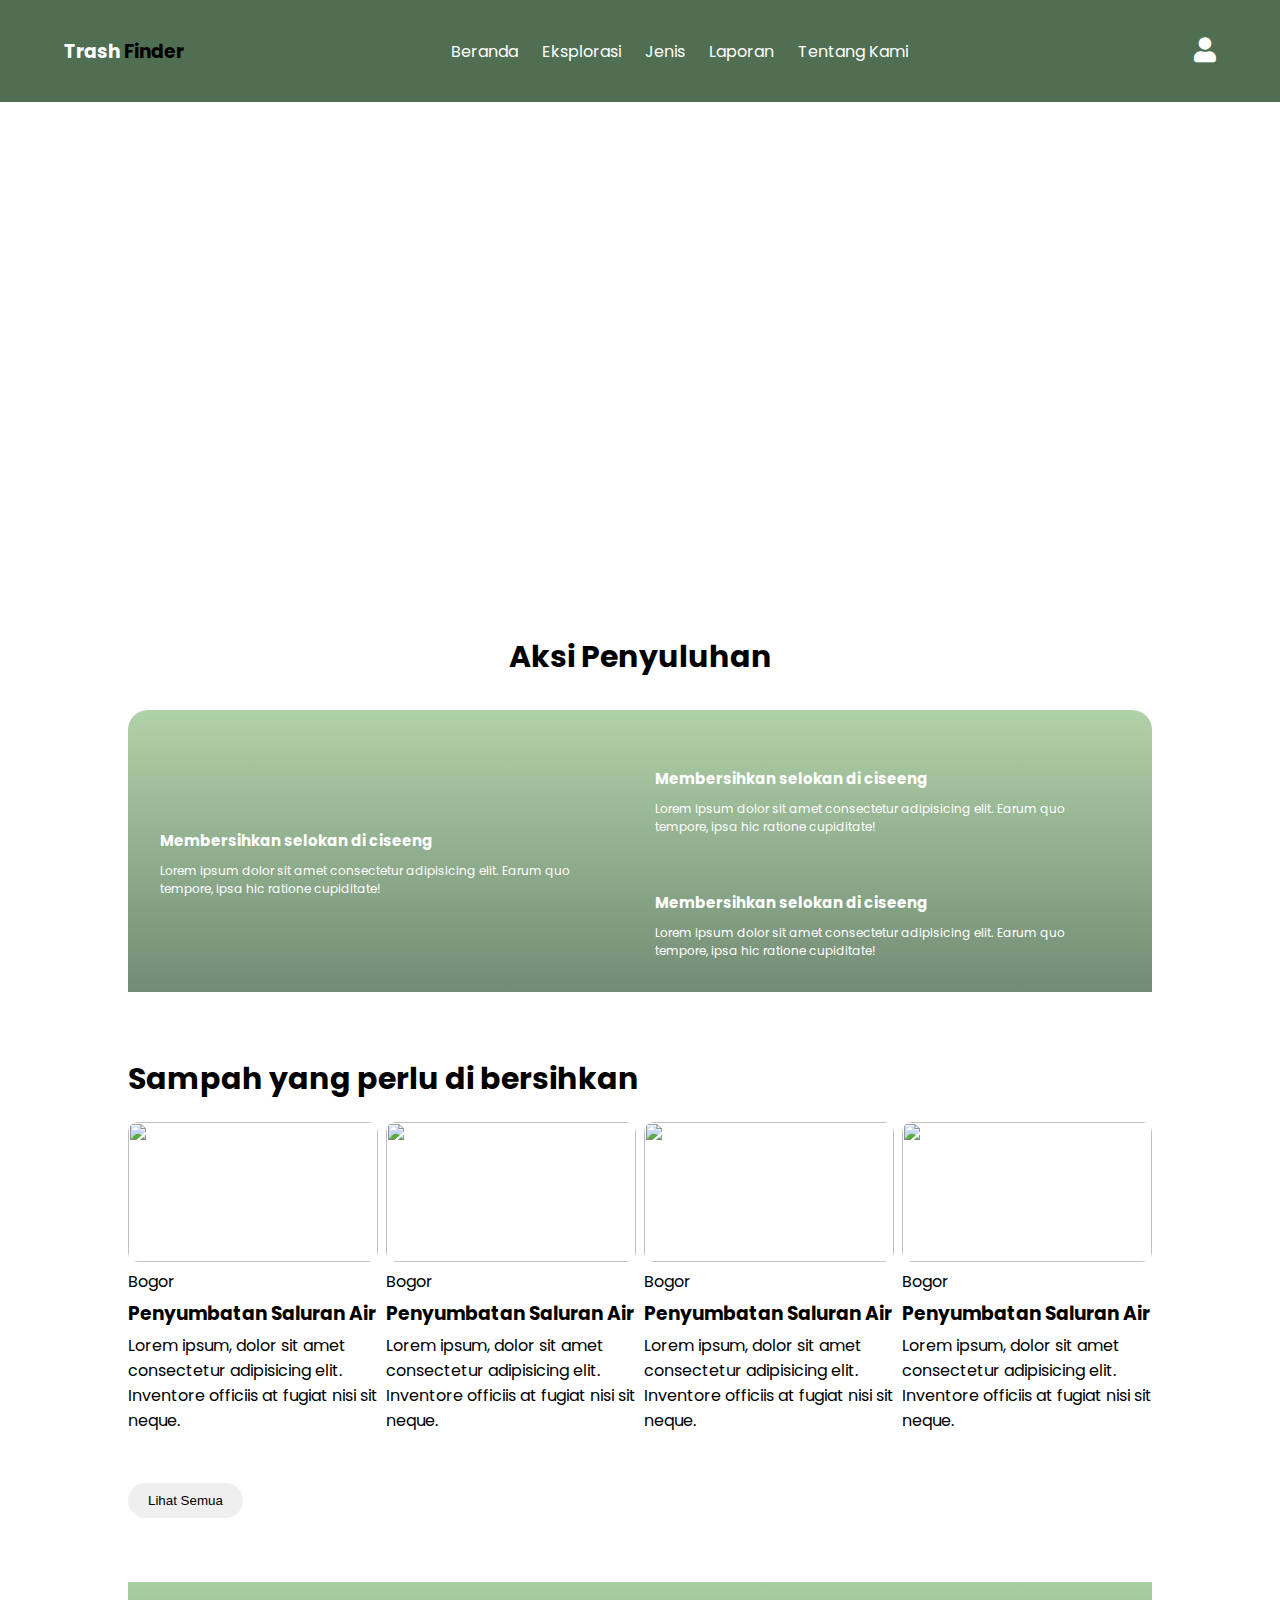
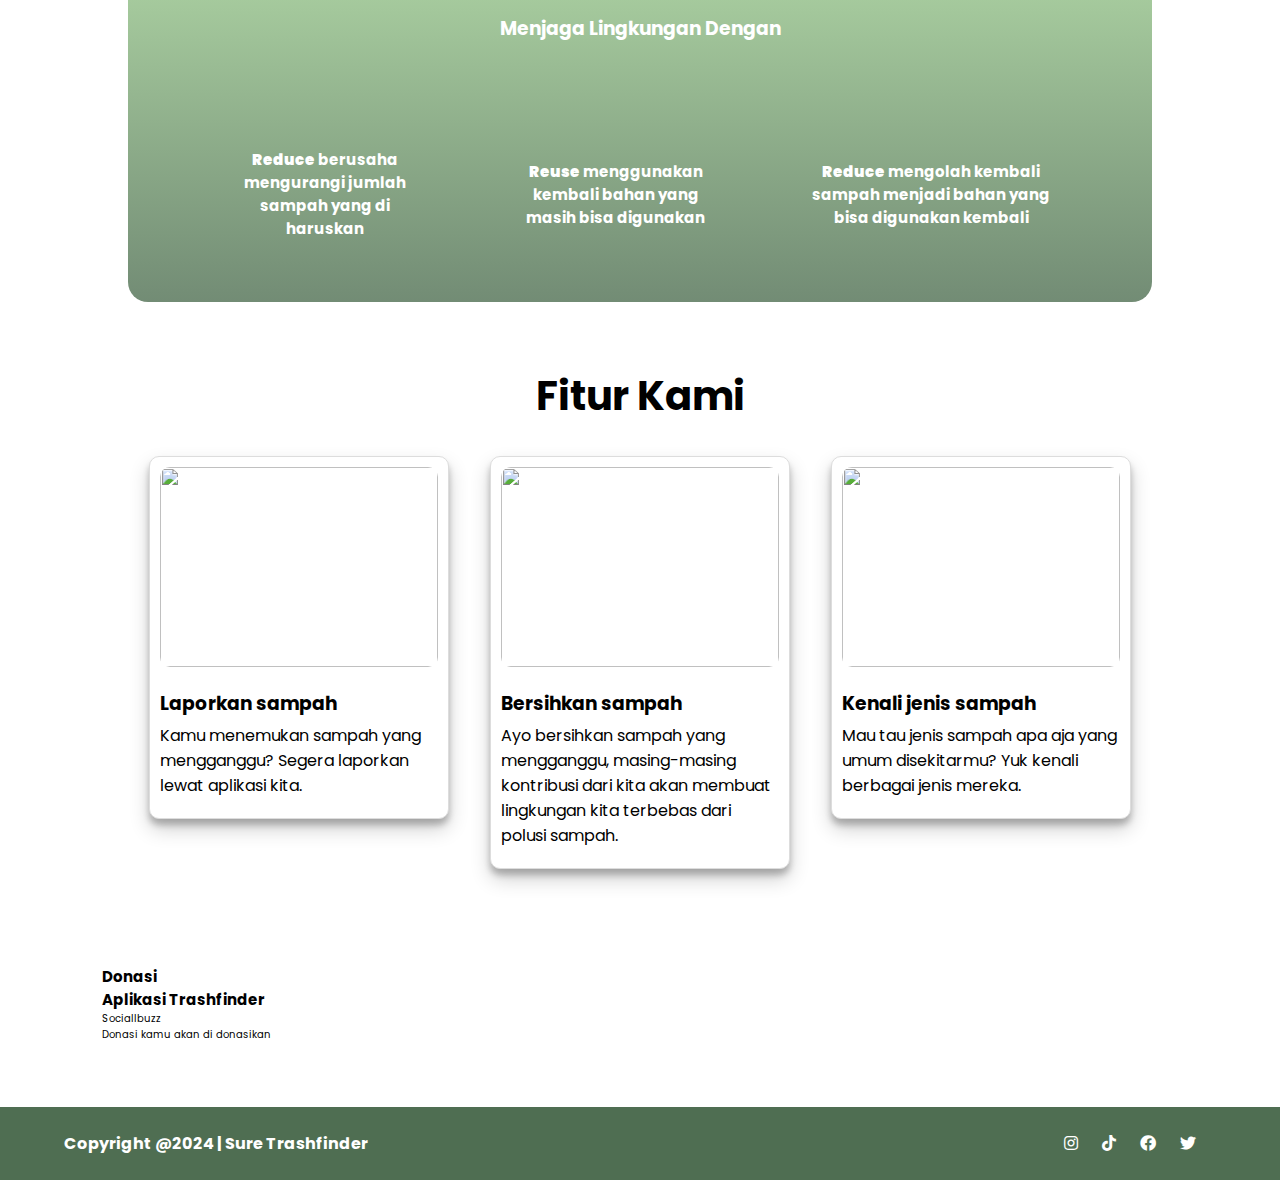
==== index.html @ 4d262500 "Add files via upload" ====
<!DOCTYPE html>
<html lang="en">
<head>
    <meta charset="UTF-8">
    <meta name="viewport" content="width=device-width, initial-scale=1.0">
    <link rel="stylesheet" href="style.css">
    <link rel="stylesheet" href="https://cdn.jsdelivr.net/npm/swiper@11/swiper-bundle.min.css"/>
    <link rel="stylesheet" href="https://cdnjs.cloudflare.com/ajax/libs/font-awesome/5.15.4/css/all.min.css">
    <script src="https://cdn.jsdelivr.net/npm/swiper@11/swiper-bundle.min.js"></script>
    <title>Home</title>

    <!-- Favicon -->
    <link rel="icon" href="./img/favicon/favicon.png">
</head>
<body>
    <header>
        <div class="navbar">
            <div class="logo">
                <h3>Trash <span>Finder</span></h3>
            </div>

            <div class="navigation">
                <ul>
                    <li><a href="index.html">Beranda</a></li>
                    <li><a href="eksplorasi.html">Eksplorasi</a></li>
                    <li><a href="jenis.html">Jenis</a></li>
                    <li><a href="laporan.html">Laporan</a></li>
                    <li><a href="#">Tentang Kami</a></li>
                </ul>
            </div>

            <div class="sci">
                <a href="#"><i class="fa fa-user"></i></a>
            </div>

        <div class="burger">
            <div class="bars"></div>
            <div class="bars"></div>
            <div class="bars"></div>
        </div>
        </div>
    </header>

    <div class="sidebar">
        <ul>
            <li><a href="index.html">Beranda</a></li>
                    <li><a href="eksplorasi.html">Eksplorasi</a></li>
                    <li><a href="jenis.html">Jenis</a></li>
                    <li><a href="laporan.html">Laporan</a></li>
                    <li><a href="">Tentang Kami</a></li>
        </ul>
    </div>

    <section class="hero">
        <div class="heroWrapper swiper mySwiper">
            <div class="cardWrapper swiper-wrapper">
                <div class="card card1 swiper-slide">
                    <div class="heroText">
                        <h1>Kolaborasi</h1>
                        <p>Unggah lokasi <br> sampah yang kamu <br> ketahui</p>
                    </div>
                </div>
                <div class="card card2 swiper-slide">
                    <div class="heroText">
                        <h1>Kontribusi</h1>
                        <p>Bersihkan sampah <br> dan ajak teman kamu </p>
                    </div>
                </div>
                <div class="card card3 swiper-slide">
                    <div class="heroText">
                        <h1>Eksplorasi</h1>
                        <p>Ketahuilah, banyak <br> lingkungan tercemar <br> di luar sana</p>
                    </div>
                </div>
            </div>
            <!-- tombol navigasi -->
            <div class="swiper-button-next"></div>
            <div class="swiper-button-prev"></div>
        </div>
    </section>

    <!-- Bagian penyuluhan -->
    <section class="penyuluhan">
        <div class="title">
            <h3>Aksi Penyuluhan</h3>
        </div>

        <div class="penyuluhanContent">
            <div class="coll1">
                <div class="images">
                    <img src="img/bigImg.png" alt="">
                </div>
                <div class="cardText">
                    <h4>Membersihkan selokan di ciseeng</h4>
                    <p>Lorem ipsum dolor sit amet consectetur adipisicing elit. Earum quo tempore, ipsa hic ratione cupiditate!</p>
                </div>
            </div>
            <div class="coll2">
                <div class="card">
                    <div class="images">
                        <img src="img/smallImg.png" alt="">
                    </div>
                    <div class="cardText">
                        <h4>Membersihkan selokan di ciseeng</h4>
                        <p>Lorem ipsum dolor sit amet consectetur adipisicing elit. Earum quo tempore, ipsa hic ratione cupiditate!</p>
                    </div>
                </div>
                <div class="card card2">
                    <div class="images">
                        <img src="img/smallImg.png" alt="">
                    </div>
                    <div class="cardText">
                        <h4>Membersihkan selokan di ciseeng</h4>
                        <p>Lorem ipsum dolor sit amet consectetur adipisicing elit. Earum quo tempore, ipsa hic ratione cupiditate!</p>
                    </div>
                </div>
            </div>
        </div>
    </section>

    <!-- Bagian sampah -->
    <section class="trash">
        <div class="title">
            <h3>Sampah yang perlu di bersihkan</h3>
        </div>

        <div class="trashContent">
            <a href="detail.html">
                <div class="card">
                    <div class="images">
                        <img src="./img/sampah1.jpeg" alt="">
                    </div>
                    <div class="cardText">
                        <p>Bogor</p>
                        <h3>Penyumbatan Saluran Air</h3>
                        <p>Lorem ipsum, dolor sit amet consectetur adipisicing elit. Inventore officiis at fugiat nisi sit neque.</p>
                    </div>
                </div>
            </a>
            <a href="detail.html">
                <div class="card">
                    <div class="images">
                        <img src="./img/sampah2.jpg" alt="">
                    </div>
                    <div class="cardText">
                        <p>Bogor</p>
                        <h3>Penyumbatan Saluran Air</h3>
                        <p>Lorem ipsum, dolor sit amet consectetur adipisicing elit. Inventore officiis at fugiat nisi sit neque.</p>
                    </div>
                </div>
            </a>
            <a href="detail.html">
                <div class="card">
                    <div class="images">
                        <img src="./img/sampah3.jpg" alt="">
                    </div>
                    <div class="cardText">
                        <p>Bogor</p>
                        <h3>Penyumbatan Saluran Air</h3>
                        <p>Lorem ipsum, dolor sit amet consectetur adipisicing elit. Inventore officiis at fugiat nisi sit neque.</p>
                    </div>
                </div>
            </a>
            <a href="detail.html">
                <div class="card">
                    <div class="images">
                        <img src="./img/sampah4.jpeg" alt="">
                    </div>
                    <div class="cardText">
                        <p>Bogor</p>
                        <h3>Penyumbatan Saluran Air</h3>
                        <p>Lorem ipsum, dolor sit amet consectetur adipisicing elit. Inventore officiis at fugiat nisi sit neque.</p>
                    </div>
                </div>
            </a>
            
        </div>
        <button>Lihat Semua</button>
    </section>

    <!-- Bagian Recycle -->
    <section class="recyle">
        <div class="card">
            <h3>Menjaga Lingkungan Dengan</h3>

            <div class="cardContent">
                <div class="reduce">
                    <img src="./img/3R/lets-icons_reduce.png" alt="">
                    <h3><strong>Reduce</strong> berusaha mengurangi jumlah sampah yang di haruskan</h3>
                </div>
                <div class="reuse">
                    <img src="./img/3R/reuse 1.png" alt="">
                    <h3><strong>Reuse</strong> menggunakan kembali bahan yang masih bisa digunakan</h3>
                </div>
                <div class="recycle">
                    <img src="./img/3R/recycle-symbol 1.png" alt="">
                    <h3><strong>Reduce</strong> mengolah kembali sampah menjadi bahan yang bisa digunakan kembali</h3>
                </div>
            </div>
        </div>
    </section>

    <section class="features">
        <div class="title">
            <h3>Fitur Kami</h3>
        </div>
    
        <div class="featuresContent">
            <a href="laporan.html">
                <div class="card">
                    <div class="images">
                        <img src="./img/Fitur/Plastic is the new coal, report finds.jpeg" alt="">
                    </div>
                    <div class="cardText">
                        <h3>Laporkan sampah</h3>
                        <p>Kamu menemukan sampah yang mengganggu? Segera laporkan lewat aplikasi kita.</p>
                    </div>
                </div>
            </a>
            <a href="eksplorasi.html">
                <div class="card">
                    <div class="images">
                        <img src="./img/Fitur/image 22.png">
                    </div>
                    <div class="cardText">
                        <h3>Bersihkan sampah</h3>
                        <p>Ayo bersihkan sampah yang mengganggu, masing-masing kontribusi dari kita akan membuat lingkungan kita terbebas dari polusi sampah.</p>
                    </div>
                </div>
            </a>
            <a href="jenis.html">
                <div class="card">
                    <div class="images">
                        <img src="./img/Fitur/jenis.jpg" alt="">
                    </div>
                    <div class="cardText">
                        <h3>Kenali jenis sampah</h3>
                        <p>Mau tau jenis sampah apa aja yang umum disekitarmu? Yuk kenali berbagai jenis mereka.</p>
                    </div>
                </div>
            </a>
        </div>
    </section>

    <section class="scan">
        <div class="card">
            <div class="images">
                <img src="img/qr.png" alt="">
            </div>
            <div class="cardText">
                <h1>Donasi <br> Aplikasi Trashfinder</h1>
                <p>Sociallbuzz</p>
                <p>Donasi kamu akan di donasikan</p>
            </div>
        </div>
    </section>

    <footer>
        <div class="card">
            <h4>Copyright @2024 | Sure Trashfinder</h4>
        </div>

        <div class="card">
            <ul>
                <li><a href=""><i class="fab fa-instagram"></i></a></li>
                <li><a href=""><i class="fab fa-tiktok"></i></a></li>
                <li><a href=""><i class="fab fa-facebook"></i></a></li>
                <li><a href=""><i class="fab fa-twitter"></i></a></li>
            </ul>
        </div>
    </footer>

    <script src="script.js"></script>
    
    
</body>
</html>
---- style.css ----
@import url('https://fonts.googleapis.com/css2?family=Poppins:ital,wght@0,100;0,200;0,300;0,400;0,500;0,600;0,700;0,800;0,900;1,100;1,200;1,300;1,400;1,500;1,600;1,700;1,800;1,900&display=swap');
@import url('https://fonts.googleapis.com/css2?family=Quicksand:wght@300..700&display=swap');

*{
    margin: 0;
    padding: 0;
    box-sizing: border-box;
}

a{
    text-decoration: none;
    color: black;
}

body{
    font-family: "Poppins", sans-serif;
}

header .navbar{
    display: flex;
    align-items: center;
    justify-content: space-between;
    padding: 2rem 5%;
    background-color: #4f6e52;
}


header .navigation ul li{
    display: inline-block;
    margin-right: 20px;
}

header .navigation a,
header h3,
header i{
    color: white;
}

.sci{
    font-size: 25px;
}

span{
    color: black;   
}

.burger{
    display: none;
}

.burger .bars{
    background-color: white;
    width: 30px;
    height: 3px;
    margin-top: 5px;
}

.sidebar{
    background-color: #fff;
    position: absolute;
    top: 0;
    left: -1000px;
    height: 100%;
    width: 50%;
    padding: 2rem 5%;
    z-index: 99;
}

.sidebar ul li{
    margin-top: 10px;
    list-style: none;
}

.sidebar.active{
    left: 0;
}

/* Css untuk bagian carousel */
.hero{
    height: 500px;
}

.hero .card1{
    background-image: url(./img/carousel/carousel1.png);
    height: 500px;
    background-repeat: no-repeat;
    background-size: cover;
    display: flex;
    align-items: center;
    padding: 2rem 5%;
    background-position: bottom;
}

.hero .card2{
    background-image: url(./img/carousel/carousel2.png);
    height: 500px;
    background-repeat: no-repeat;
    background-size: cover;
    display: flex;
    align-items: center;
    padding: 2rem 5%;
    background-position: bottom;
}

.hero .card3{
    background-image: url(./img/carousel/carousel3.png);
    height: 500px;
    background-repeat: no-repeat;
    background-size: cover;
    display: flex;
    align-items: center;
    padding: 2rem 5%;
    background-position: bottom;
}

.hero .heroText{
    color: #fff;
}

.heroText h1{
    font-size: 50px;
}

.heroText p{
    font-size: 25px;
}

/* Hero CSS end */

/* Tombol navigasi start */
.swiper-button-next,
.swiper-button-prev {
    color: white !important; /* Warna tombol */
    width: 50px;
    height: 50px;
    margin-top: -25px; /* Posisikan di tengah vertikal */
    /* background-color: red; */
}

.swiper-button-next {
    right: 10px;
}

.swiper-button-prev {
    left: 10px;
}

.swiper-button-next::after,
.swiper-button-prev::after {
    font-size: 20px; /* Ukuran ikon panah */
}

/* Tombol navigasi end */

/* Penyuluhan */
.penyuluhanContent{
    display: flex;
    background: linear-gradient(rgba(168, 205, 159, 0.9), rgba(79, 111, 82, 0.8));
    padding: 2rem;
    align-items: center;
    justify-content: center;
    margin-top: 30px;
    border-top-left-radius: 20px;
    border-top-right-radius: 20px;
}

.penyuluhan{
    color: #fff;
    padding: 2rem 10%;
}

.penyuluhan .title{
    text-align: center;
    color: black;
}

.penyuluhan .title h3{
    font-size: 30px;
}

.penyuluhanContent .coll1{
    margin-right: 30px;
    width: 50%;
}

.penyuluhanContent .coll2{
    width: 50%;
}

.penyuluhanContent .coll1 img,
.penyuluhanContent .coll2 img{
    width: 100%;
    border-radius: 20px;
}

.penyuluhanContent .coll2 .card2{
    margin-top: 30px;
}

.penyuluhanContent h4{
    margin-bottom: 10px;
    font-size: 15px;
}

.penyuluhanContent p{
    font-size: 12px;
}

/* Trash */
.trash{
    padding: 2rem 10%;
}

.trash .title h3{
    font-size: 30px;
}

.trashContent{
    margin-top: 20px;
    display: flex;
    align-items: flex-start;
    justify-content: space-between;
    flex-wrap: wrap;
    row-gap: 20px;
}

.trash .images img {
    border-radius: 10px;
    width: 100%; /* Pastikan gambar memenuhi lebar kontainer */
    height: 140px; /* Biarkan tinggi menyesuaikan agar gambar tidak terdistorsi */
    max-height: 200px; /* Batasi tinggi maksimal gambar */
    max-width: 100%; /* Batasi lebar maksimal gambar */
}

.trash .card{
    width: 250px;
}

.trash .trashContent h3{
    margin: 5px 0;
}

.trash .trashContent img{
    border-radius: 10px;
}

.trash button{
    margin-top: 50px;
    border-radius: 20px;
    padding: 10px 20px;
    border: none;
    cursor: pointer;
}

/* Recyle */
.recyle{
    padding: 2rem 10%;
    color: #fff;
}

.recyle .card{
    background: linear-gradient(#A8CD9F, rgba(79, 111, 82, 0.8));
    padding: 2rem 5%;
    text-align: center;
    border-bottom-left-radius: 20px;
    border-bottom-right-radius: 20px;
}

.cardContent .reduce{
    padding: 30px;
    margin: 0 20px;
}

.cardContent .reuse{
    padding: 30px;
    margin: 0 20px;
}

.cardContent .recycle{
    padding: 30px;
    margin: 0 20px;
}

.recyle .cardContent{
    display: flex;
    align-items: center;
    justify-content: space-between;
    margin-top: 30px;
}

.recyle .cardContent i{
    font-size: 30px;
}

.recyle .cardContent h3{
    font-size: 15px;
    margin-top: 20px;
}

/* Features */
.features {
    padding: 2rem 10%;
}

.features .title h3 {
    text-align: center;
    font-size: 40px;
}

.featuresContent {
    margin-top: 30px;
    display: flex;
    align-items: stretch; /* Ensure all cards have the same height */
    justify-content: space-evenly;
    flex-wrap: wrap;
    gap: 20px; /* Add gap between cards if necessary */
}

.features .card {
    width: 300px;
    display: flex;
    flex-direction: column;
    justify-content: space-between; /* Distribute space evenly */
    border: 1px solid #ddd; /* Optional: Add border for better visibility */
    border-radius: 10px;
    padding: 10px; /* Optional: Add padding inside the card */
    background-color: white; /* Optional: Background color for the card */
    box-shadow: rgba(0, 0, 0, 0.19) 0px 10px 20px, rgba(0, 0, 0, 0.23) 0px 6px 6px;
}

.features .card:hover{
    background: linear-gradient(#A8CD9F, rgba(79, 111, 82, 0.8));
    cursor: pointer;
}

.features .images {
    flex: 0 0 auto; /* Prevent image from shrinking */
}

.features .images img {
    border-radius: 10px;
    width: 100%;
    height: 200px;
    object-fit: cover; /* Ensure the image covers the area without stretching */
}

.features .cardText {
    flex: 1 0 auto; /* Allow card text to grow and take available space */
    text-align: left;
    padding: 10px 0; /* Optional: Add padding for better spacing */
}

.features .cardText h3 {
    margin: 5px 0;
}

.features .cardText p {
    margin: 0;
    padding: 0;
}

/* Scan */
.scan{
    padding: 4rem 8%;
}

.scan .card{
    display: flex;
    align-items: center;
}

.scan .card h1{
    font-size: 15px;
}

.scan .card p{
    font-size: 10px;

}

footer{
    background-color: #4f6e52;
    display: flex;
    align-items: center;
    justify-content: space-between;
    padding: 1.5rem 5%;
    color: #fff;
    bottom: 0px;
    left: 0;
    width: 100%;
}

footer ul li{
    display: inline-block;
    margin-right: 20px;
}

footer i{
    color: #fff;
}


/* halaman Jenis */
.trashHero{
    background-image: url(img/bgTrash.png);
    height: 500px;
    background-repeat: no-repeat;
    background-size: cover;
}

.trashHero .cardTextHero{
    text-align: center;
    font-size: 40px;
    padding-top: 25px;
    color: white;
}

.titleHero{
    letter-spacing: 10px;
    -webkit-text-fill-color: white;
    -webkit-text-stroke: 1px;
    -webkit-text-stroke-color: black;
}
.taglineHero{
    font-family: "Quicksand";
    font-size: 48px;
    -webkit-text-fill-color: white;
    -webkit-text-stroke: 0.8px;
    -webkit-text-stroke-color: black;
}

.anorganik{
    padding: 2rem 5%;
}

.anorganik .cardContent{
    display: flex;
    align-items: center;
    justify-content: space-around;
}

.anorganik .images{
    width: 500px;
}

.anorganik .images img{
    width: 100%;
}

.anorganik .cardText{
    width: 500px;
}

.anorganik .cardText h3{
    font-size: 60px;
}

.anorganik .cardText p{
    font-size: 20px;
}

.organik{
    padding: 2rem 5%;
}

.organik .cardContent{
    display: flex;
    align-items: center;
    justify-content: space-around;
}

.organik .images{
    width: 500px;
}

.organik .images img{
    width: 100%;
}

.organik .cardText{
    width: 500px;
}

.organik .cardText h3{
    font-size: 60px;
}

.organik .cardText p{
    font-size: 20px;
}

.anorganik2 .cardContent {
    flex-wrap: wrap-reverse !important;
}

/* Danger */
.danger{
    padding: 2rem 2%;
    text-align: center;
}

.danger h3{
    font-size: 30px;
    margin-bottom: 10px;
}

.danger .dangerContent img{
    width: 100%;
}

/* gallery */
.gallery{
    padding: 2rem 5%;
    background-color: lightgray;
    margin-top: 50px;
}

.gallery h3{
    font-size: 25px;
    margin-left: 30px;
    margin-right: 30px;
}

.galleryContent .card{
    width: 350px;
}

.galleryContent{
    display: flex;
    align-items: center;
    justify-content: space-around;
    margin-top: 20px;
    text-align: center;
    flex-wrap: wrap;
}

.gallery .images,
.gallery .images img{
    width: 100%;
}

/* laporan */
.trashDetails{
    margin: 100px 0;
    padding: 1rem 5%;
}


.trashDetails .card{
    display: flex;
    margin-top: 40px;
}

.trashDetails h3{
    font-size: 30px;
}


.trashDetails .images{
    width: 500px;
    margin-right: 30px;
}

.trashDetails img{
    width: 100%;
    border-radius: 20px;
}

.trashDetails .cardText{
    width: 700px;
}

.trashDetails .cardText p{
    margin:10px 0;
}

.trashDetails button{
    padding: 10px 20px;
    border-radius: 30px;
    border: none;
    margin-top: 10px;
}


.trashDetails ul{
    display: flex;
    align-items: center;
    justify-content: space-between;
    list-style: none;
    color: gray;
}

/* Lapooran */
.lapor{
    padding: 2rem 5%;
}


.lapor h3{
    text-align: center;
}

.lapor .topLapor{
    display: flex;
    align-items: center;
    justify-content: center;
    margin-top: 30px;
}

.lapor .topLapor button{
    padding: 50px 60px;
    border: none;
    margin-right: 20px;
    border-radius: 10px;
    font-size: 30px;
    color: #4f6e52;
}

/* tentang */
.formLaporan{
    display: flex;
    align-items: center;
    justify-content: center;
    color: #fff;
    margin: 50px 0;
}

.formLaporan .cards{
    width: 800px;
    background: linear-gradient(rgba(79, 111, 82, 0.9), #A8CD9F);
    padding: 40px;
    border-radius: 10px;
}

.formLaporan .col2{
    display: flex;
    align-items: center;
    margin-top: 10px;
}

.formLaporan .col2 .card{
    width: 50%;
    margin: 5px;
}

.formLaporan input{
    width: 100%;
    padding: 10px 20px;
}

.formLaporan textarea{
    width: 100%;
    height: 200px;
}


.formLaporan button{
    padding: 10px 20px;
    border-radius: 30px;
    border: none;
    margin-top: 15px;
}

/* Form Register */
.main_register{
    display: flex;
    
    padding: 15px 30px;
    margin: 29px 80px;
}

.right-content{
    flex: 5;
    background: linear-gradient(#4F6F52, #A8CD9F);
    display: flex;
    flex-direction: column;
    border: 1px solid black;
    border-radius: 12px;
    padding: 16px;
    max-width: 500px; 
    margin: 0 60px; /* Center the form */
}

.right-content p{
    text-align: center;
    margin: 5px;
    padding: 4px;
}

.right-content p a{
   text-decoration: underline;
   color: #3F18D8;
}

.image-animation {
    height: 400px;
    width: 400px;
    display: block;
    max-width: 100%;
    margin: 0 auto;
    /* Tambahkan margin untuk menggeser gambar */
    margin-left: 20px; /* Geser gambar ke kanan */
    margin-right: 50px; 
}

.left-content {
    flex: 4;
    display: flex;
    justify-content: center; /* Mengatur gambar di tengah */
}

#register{
    font-size: 14px;
    background-color: white;
    color: black;
    border: 1px solid black;
    border-radius: 6px;
    display: block;
    width: 50%;
    padding: 16px;
    cursor: pointer;
    margin: 16px auto 0; 
    align-items: center;
    text-align: center; 
}

#register:hover {
    font-weight: 400;
    transition: .5s ease-in-out;
}

.right-content > h2{
    text-align: center;
}

.right-content > form > .input{
    margin: 8px 30px;
}

.right-content > form > .input > input {
    display: block;
    width: 100%;
    padding: 12px;
    border-radius: 6px;
    margin: 0 auto; 
    margin-block-end: 1rem;
}

.input label{
    font-size: 20px;
}
/* End register */

/* Button Navbar Register */
.buttonRegister {
    display: flex;
    justify-content: center; /* Menyelaraskan tombol di tengah */
    gap: 20px; /* Jarak antara tombol */
}

.buttonRegister .iconBtn{
    position: absolute;
    bottom: 29px;
}

.btn {
    display: flex;
    flex-direction: column;
    align-items: center;
    justify-content: center;
    background-color: white;
    color: black;
    border: 2px solid black;
    border-radius: 8px;
    font-size: 10px;
    font-style: italic;
    font-weight: bolder;
    cursor: pointer;
    position: relative;
    width: 90px; /* Lebar tombol */
    height: 35px; /* Tinggi tombol */
    text-align: center;
}
/* End button navbar register */

.footerRegister{
    position: absolute;
}

/* Login Start */
.main_login{
    display: flex;
    
    padding: 15px 30px;
    margin: 29px 80px;
    /* background-color: red; */
}

.right-content-Login{
    flex: 5;
    background: linear-gradient(#4F6F52, #A8CD9F);
    display: flex;
    flex-direction: column;
    border: 1px solid black;
    border-radius: 12px;
    padding: 16px;
    max-width: 500px; 
    margin: 0 60px; /* Center the form */
}

.right-content-Login p{
    text-align: center;
    margin: 5px;
    padding: 4px;
}

.right-content-Login p a{
   text-decoration: underline;
   color: #3F18D8;
}

.image-animation {
    height: 400px;
    width: 400px;
    display: block;
    max-width: 100%;
    margin: 0 auto;
    /* Tambahkan margin untuk menggeser gambar */
    margin-left: 20px; /* Geser gambar ke kanan */
    margin-right: 50px; 
}

.left-content {
    flex: 4;
    display: flex;
    justify-content: center; /* Mengatur gambar di tengah */
}
#login{
    font-size: 14px;
    background-color: white;
    color: black;
    border: 1px solid black;
    border-radius: 6px;
    display: block;
    width: 50%;
    padding: 12px;
    cursor: pointer;
    margin: 16px auto 0; 
    align-items: center;
    text-align: center; 
    /* background-color: #3F18D8; */
}

#login:hover {
    font-weight: 400;
    transition: .5s ease-in-out;
}
.right-content-Login > h2{
    text-align: center;
    /* background-color: tomato; */
    margin-top: 10px;
    padding: 10px;
    font: 28px;
}

.right-content-Login > form > .input{
    margin: 8px 30px;
}

.right-content-Login > form > .input > input {
    display: block;
    width: 100%;
    padding: 12px;
    border-radius: 6px;
    margin: 25px auto; 
    margin-block-end: 2rem;
    /* background-color: yellow; */
}

.input label{
    font-size: 20px;
}

.footerLogin{
    position: absolute;
}

.input .iconUserLogin{
    position: absolute;
    right: 235px;
    top: 258px;

    height: 30px;
    width: 30px;
}

.input .iconUserPassword{
    position: absolute;
    right: 235px;
    top: 334px;

    height: 30px;
    width: 30px;
}
/* Login End */























@media (max-width:460px) {
    .navigation{
        display: none;
    }

    .burger{
        display: block;
    }

    .sci{
        display: none;
    }

    .penyuluhanContent{
        flex-wrap: wrap;
    }
        
    .penyuluhan{
        color: #fff;
        padding: 2rem 2%;
    }

    .penyuluhan .title{
        text-align: center;
        color: black;
    }

    .penyuluhan .title h3{
        font-size: 30px;
    }

    .penyuluhanContent .coll1{
        margin-right: 0 !important;
        width: 100% !important;
    }


    .penyuluhanContent .coll1 img{
        width: 100% !important;
    }

    .penyuluhanContent .coll2{
        width: 100% !important;
        margin-top: 20px;
    }

    .penyuluhanContent .coll1 img,
    .penyuluhanContent .coll2 img{
        width: 100% !important;
        border-radius: 20px;
    }

    .penyuluhanContent .coll2 .card2{
        margin-top: 30px;
    }

    /* Trash */
    .trash{
        padding: 2rem 10%;
    }

    .trash .title h3{
        font-size: 30px;
    }

    .trashContent{
        flex-wrap: wrap;
    }

    .trash .card{
        width: 100%;
        margin-top: 20px;
    }

    .trash .trashContent h3{
        margin: 5px 0;
    }

    .trash .trashContent img{
        border-radius: 10px;
        width: 100%;
    }

    .trash button{
        margin-left: 0 !important;
    }

    
    /* Recyle */

    .recyle .cardContent{
        display: flex;
        align-items: center;
        justify-content: space-between;
        margin-top: 30px;
        flex-wrap: wrap;
    }

    /* Features */

    .featuresContent{
        margin-top: 30px;
        display: flex;
        align-items: center;
        justify-content: space-evenly;
        flex-wrap: wrap;
    }

    .features .card{
        width: 100% !important;
        margin-top: 30px;
    }
    
    footer{
        flex-wrap: wrap;
    }

    footer .card{
        width: 100%;
        margin-top: 15px;
    }


    /* Halaman Jenis */
    .anorganik{
        padding: 2rem 5%;
    }

    .anorganik .cardContent{
        flex-wrap: wrap;
    }

    .anorganik2 .cardContent {
        flex-wrap: wrap-reverse !important;
    }

 
    /* Danger */
    .danger{
        padding: 2rem 2%;
        text-align: center;
    }

    .danger h3{
        font-size: 20px;
        margin-bottom: 10px;
    }

    .danger .dangerContent img{
        width: 100%;
    }

    .galleryContent{
        flex-wrap: wrap;
    }

    .galleryContent .card{
        width: 100%;
    }

    .galleryContent .card img{
        width: 100%;
    }

    /* Laporan */
    .trashDetails .card{
        flex-wrap: wrap;
        margin-top: 10px;
    }

    .trashDetails{
        margin: 30px 0;
    }

    .trashDetails .images{
        width: 100%;
        margin-right: 0;
    }

    .trashDetails h3{
        font-size: 20px;
        margin-top: 20px;
    }

    .lapor .topLapor button{
        padding: 30px 40px;
        border: none;
        margin-right: 20px;
        border-radius: 10px;
        font-size: 30px;
    }

    footer{
        text-align: center;
    }
}








@media (max-width:800px) {
    /* Penyuluhan */
.penyuluhanContent{
    display: flex;
    background-color: #4f6e52;
    padding: 2rem;
    align-items: center;
    justify-content: center;
    margin-top: 30px;
    border-top-left-radius: 20px;
    border-top-right-radius: 20px;
}

.penyuluhan{
    color: #fff;
    padding: 2rem 10%;
}

.penyuluhan .title{
    text-align: center;
    color: black;
}

.penyuluhan .title h3{
    font-size: 30px;
}

.penyuluhanContent .coll1{
    margin-right: 30px;
    width: 50%;
}

.penyuluhanContent .coll2{
    width: 50%;
}

.penyuluhanContent .coll1 img,
.penyuluhanContent .coll2 img{
    width: 100%;
    border-radius: 20px;
}

.penyuluhanContent .coll2 .card2{
    margin-top: 30px;
}

.penyuluhanContent h4{
    margin-bottom: 10px;
    font-size: 15px;
}

.penyuluhanContent p{
    font-size: 12px;
}

/* Trash */
.trash{
    padding: 2rem 10%;
}

.trash .title h3{
    font-size: 30px;
}

.trashContent{
    justify-content: space-evenly;
    flex-wrap: wrap;
}

.trash button{
    margin-left: 50px;
}


/* Features */
.features{
    padding: 2rem 10%;
}

.features .title h3{
    text-align: center;
    font-size: 40px;
}

.featuresContent{
    margin-top: 30px;
    display: flex;
    align-items: center;
    justify-content: space-evenly;
}

.features .card{
    width: 200px;
}


.galleryContent .card{
    width: 350px;
}

.galleryContent{
    display: flex;
    align-items: center;
    justify-content: space-between;
    margin-top: 20px;
    text-align: center;
    flex-wrap: wrap;
}

.gallery .images,
.gallery .images img{
    width: 100%;
}

}
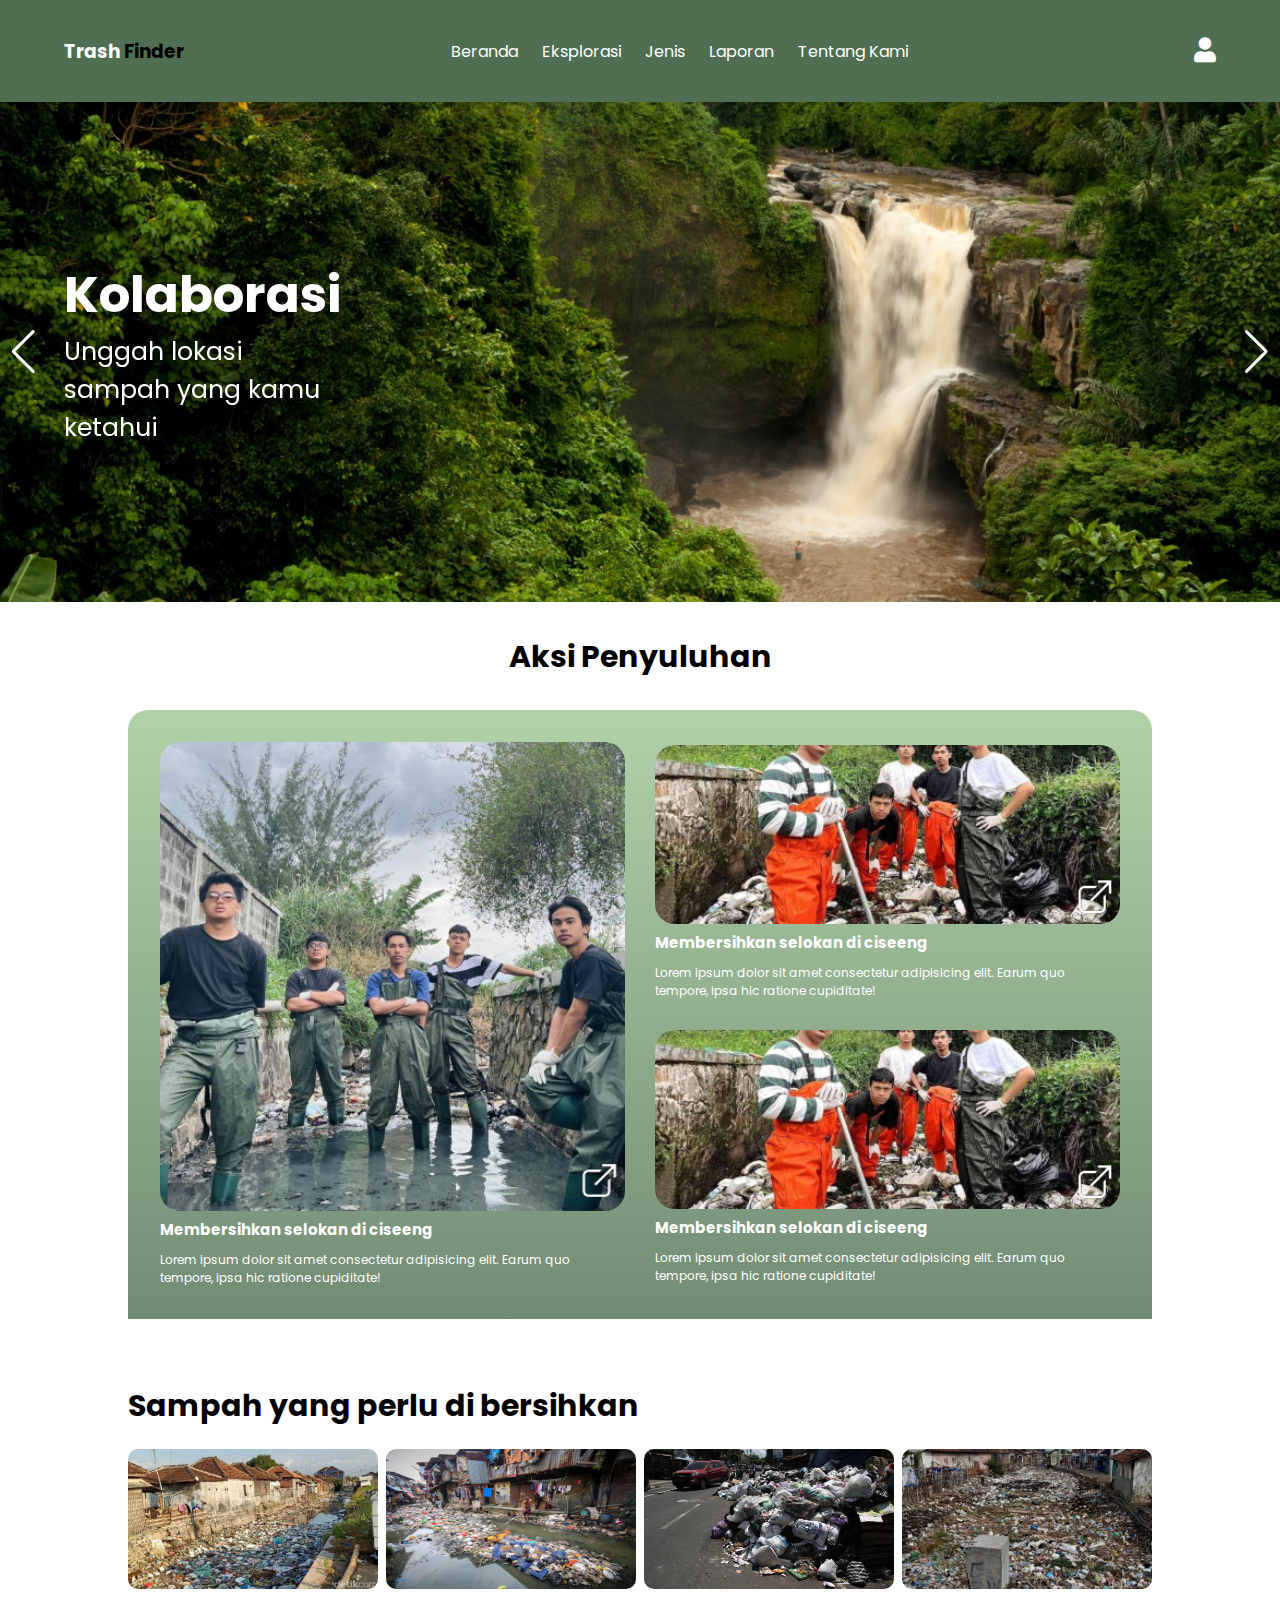
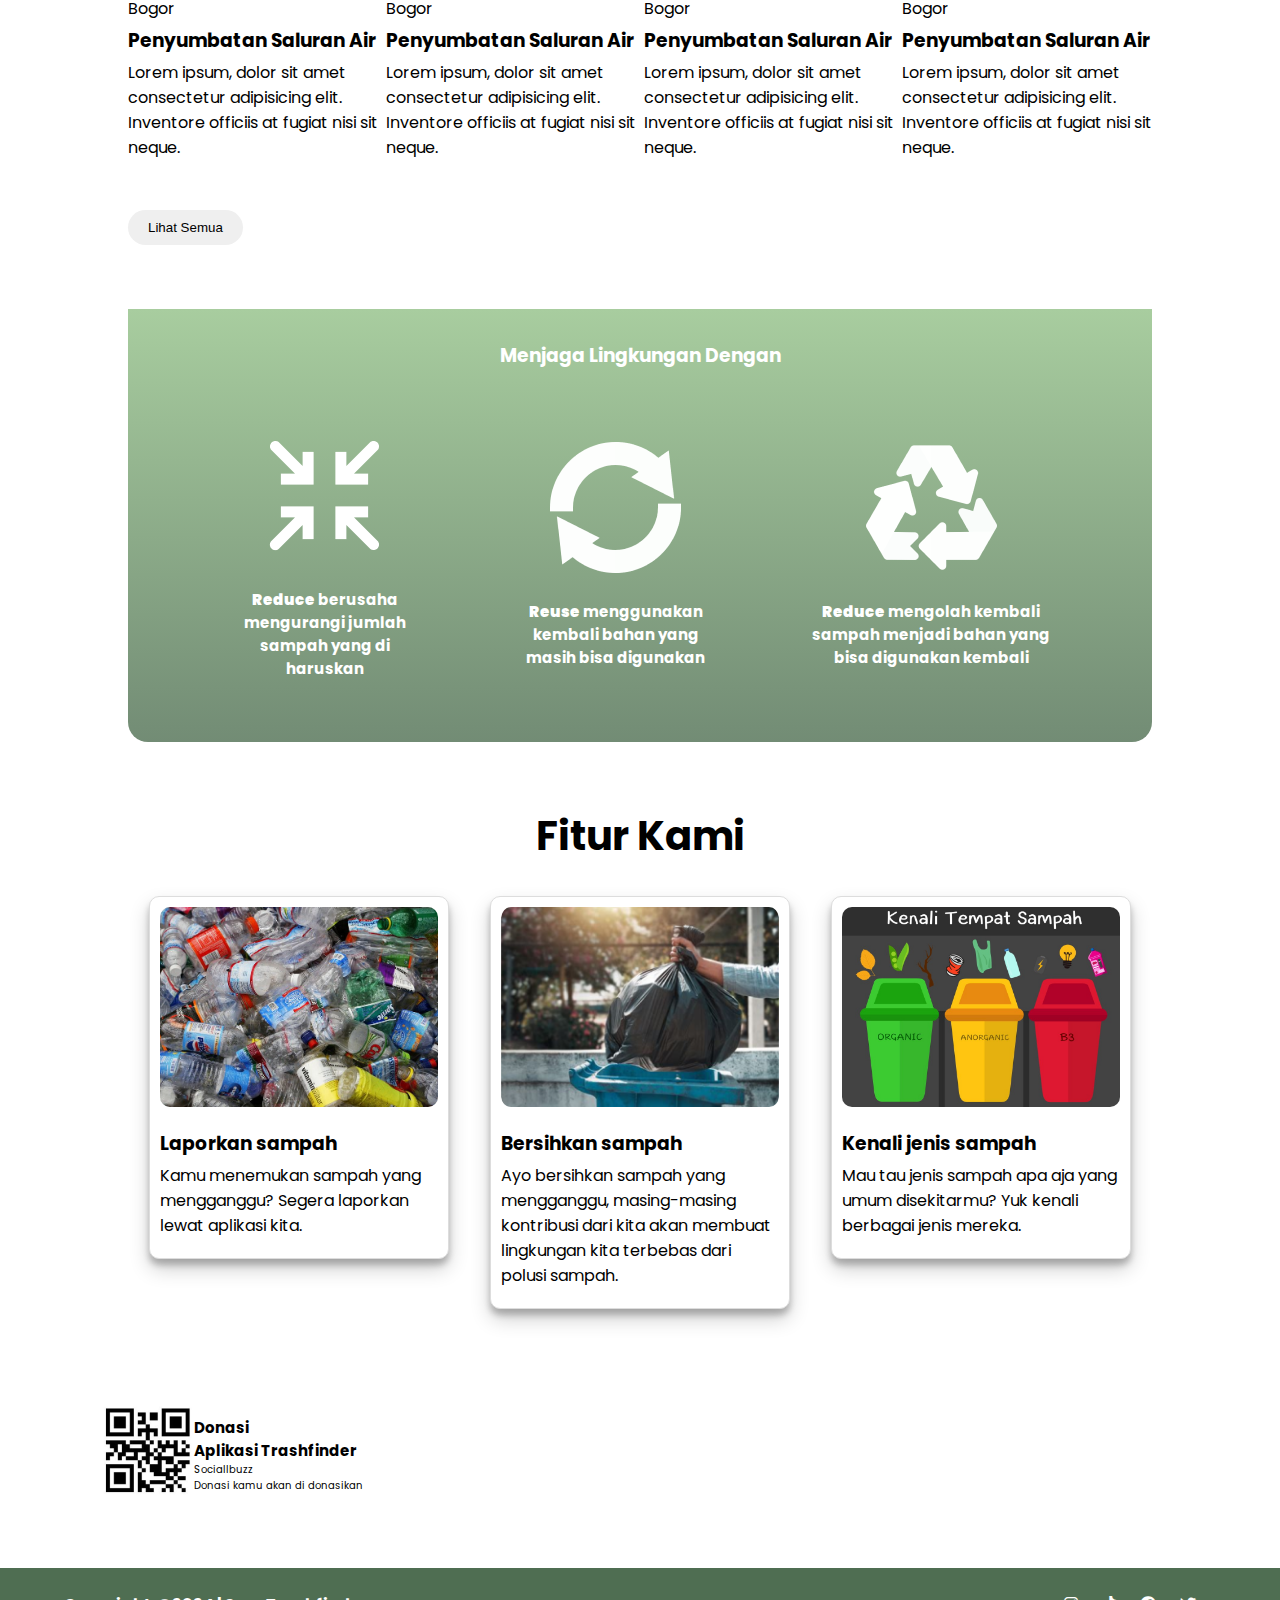
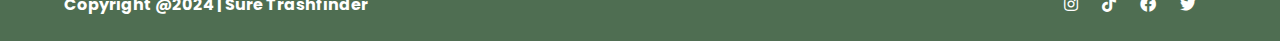
==== commit 4bcb1ee7: "Add files via upload" ====
--- a/index.html
+++ b/index.html
@@ -3,7 +3,7 @@
 <head>
     <meta charset="UTF-8">
     <meta name="viewport" content="width=device-width, initial-scale=1.0">
-    <link rel="stylesheet" href="style.css">
+    <link rel="stylesheet" href="./src/style/style.css">
     <link rel="stylesheet" href="https://cdn.jsdelivr.net/npm/swiper@11/swiper-bundle.min.css"/>
     <link rel="stylesheet" href="https://cdnjs.cloudflare.com/ajax/libs/font-awesome/5.15.4/css/all.min.css">
     <script src="https://cdn.jsdelivr.net/npm/swiper@11/swiper-bundle.min.js"></script>
@@ -178,83 +178,13 @@
         <button>Lihat Semua</button>
     </section>
 
-    <!-- Bagian Recycle -->
-    <section class="recyle">
-        <div class="card">
-            <h3>Menjaga Lingkungan Dengan</h3>
-
-            <div class="cardContent">
-                <div class="reduce">
-                    <img src="./img/3R/lets-icons_reduce.png" alt="">
-                    <h3><strong>Reduce</strong> berusaha mengurangi jumlah sampah yang di haruskan</h3>
-                </div>
-                <div class="reuse">
-                    <img src="./img/3R/reuse 1.png" alt="">
-                    <h3><strong>Reuse</strong> menggunakan kembali bahan yang masih bisa digunakan</h3>
-                </div>
-                <div class="recycle">
-                    <img src="./img/3R/recycle-symbol 1.png" alt="">
-                    <h3><strong>Reduce</strong> mengolah kembali sampah menjadi bahan yang bisa digunakan kembali</h3>
-                </div>
-            </div>
-        </div>
-    </section>
-
-    <section class="features">
-        <div class="title">
-            <h3>Fitur Kami</h3>
-        </div>
-    
-        <div class="featuresContent">
-            <a href="laporan.html">
-                <div class="card">
-                    <div class="images">
-                        <img src="./img/Fitur/Plastic is the new coal, report finds.jpeg" alt="">
-                    </div>
-                    <div class="cardText">
-                        <h3>Laporkan sampah</h3>
-                        <p>Kamu menemukan sampah yang mengganggu? Segera laporkan lewat aplikasi kita.</p>
-                    </div>
-                </div>
-            </a>
-            <a href="eksplorasi.html">
-                <div class="card">
-                    <div class="images">
-                        <img src="./img/Fitur/image 22.png">
-                    </div>
-                    <div class="cardText">
-                        <h3>Bersihkan sampah</h3>
-                        <p>Ayo bersihkan sampah yang mengganggu, masing-masing kontribusi dari kita akan membuat lingkungan kita terbebas dari polusi sampah.</p>
-                    </div>
-                </div>
-            </a>
-            <a href="jenis.html">
-                <div class="card">
-                    <div class="images">
-                        <img src="./img/Fitur/jenis.jpg" alt="">
-                    </div>
-                    <div class="cardText">
-                        <h3>Kenali jenis sampah</h3>
-                        <p>Mau tau jenis sampah apa aja yang umum disekitarmu? Yuk kenali berbagai jenis mereka.</p>
-                    </div>
-                </div>
-            </a>
-        </div>
-    </section>
-
-    <section class="scan">
-        <div class="card">
-            <div class="images">
-                <img src="img/qr.png" alt="">
-            </div>
-            <div class="cardText">
-                <h1>Donasi <br> Aplikasi Trashfinder</h1>
-                <p>Sociallbuzz</p>
-                <p>Donasi kamu akan di donasikan</p>
-            </div>
-        </div>
-    </section>
-
+    <recycle-bar> </recycle-bar>
+
+    <feature-bar> </feature-bar>
+
+    <donasi-bar> </donasi-bar>
+    
+    
     <footer>
         <div class="card">
             <h4>Copyright @2024 | Sure Trashfinder</h4>
@@ -270,7 +200,10 @@
         </div>
     </footer>
 
-    <script src="script.js"></script>
+    <script src="carousel.js"></script>
+    <script type="module" src="./src/script/components/recycle.js"></script>
+    <script type="module" src="./src/script/components/feature.js"></script>
+    <script type="module" src="./src/script/components/scan.js"></script>
     
     
 </body>
--- a/src/style/style.css
+++ b/src/style/style.css
@@ -0,0 +1,1247 @@
+@import url('https://fonts.googleapis.com/css2?family=Poppins:ital,wght@0,100;0,200;0,300;0,400;0,500;0,600;0,700;0,800;0,900;1,100;1,200;1,300;1,400;1,500;1,600;1,700;1,800;1,900&display=swap');
+@import url('https://fonts.googleapis.com/css2?family=Quicksand:wght@300..700&display=swap');
+
+*{
+    margin: 0;
+    padding: 0;
+    box-sizing: border-box;
+}
+
+a{
+    text-decoration: none;
+    color: black;
+}
+
+body{
+    font-family: "Poppins", sans-serif;
+}
+
+header .navbar{
+    display: flex;
+    align-items: center;
+    justify-content: space-between;
+    padding: 2rem 5%;
+    background-color: #4f6e52;
+}
+
+
+header .navigation ul li{
+    display: inline-block;
+    margin-right: 20px;
+}
+
+header .navigation a,
+header h3,
+header i{
+    color: white;
+}
+
+.sci{
+    font-size: 25px;
+}
+
+span{
+    color: black;   
+}
+
+.burger{
+    display: none;
+}
+
+.burger .bars{
+    background-color: white;
+    width: 30px;
+    height: 3px;
+    margin-top: 5px;
+}
+
+.sidebar{
+    background-color: #fff;
+    position: absolute;
+    top: 0;
+    left: -1000px;
+    height: 100%;
+    width: 50%;
+    padding: 2rem 5%;
+    z-index: 99;
+}
+
+.sidebar ul li{
+    margin-top: 10px;
+    list-style: none;
+}
+
+.sidebar.active{
+    left: 0;
+}
+
+/* Css untuk bagian carousel */
+.hero{
+    height: 500px;
+}
+
+.hero .card1{
+    background-image: url(../../img/carousel/carousel1.png);
+    height: 500px;
+    background-repeat: no-repeat;
+    background-size: cover;
+    display: flex;
+    align-items: center;
+    padding: 2rem 5%;
+    background-position: bottom;
+}
+
+.hero .card2{
+    background-image: url(../../img/carousel/carousel2.png);
+    height: 500px;
+    background-repeat: no-repeat;
+    background-size: cover;
+    display: flex;
+    align-items: center;
+    padding: 2rem 5%;
+    background-position: bottom;
+}
+
+.hero .card3{
+    background-image: url(../../img/carousel/carousel3.png);
+    height: 500px;
+    background-repeat: no-repeat;
+    background-size: cover;
+    display: flex;
+    align-items: center;
+    padding: 2rem 5%;
+    background-position: bottom;
+}
+
+.hero .heroText{
+    color: #fff;
+}
+
+.heroText h1{
+    font-size: 50px;
+}
+
+.heroText p{
+    font-size: 25px;
+}
+
+/* Hero CSS end */
+
+/* Tombol navigasi start */
+.swiper-button-next,
+.swiper-button-prev {
+    color: white !important; /* Warna tombol */
+    width: 50px;
+    height: 50px;
+    margin-top: -25px; /* Posisikan di tengah vertikal */
+    /* background-color: red; */
+}
+
+.swiper-button-next {
+    right: 10px;
+}
+
+.swiper-button-prev {
+    left: 10px;
+}
+
+.swiper-button-next::after,
+.swiper-button-prev::after {
+    font-size: 20px; /* Ukuran ikon panah */
+}
+
+/* Tombol navigasi end */
+
+/* Penyuluhan */
+.penyuluhanContent{
+    display: flex;
+    background: linear-gradient(rgba(168, 205, 159, 0.9), rgba(79, 111, 82, 0.8));
+    padding: 2rem;
+    align-items: center;
+    justify-content: center;
+    margin-top: 30px;
+    border-top-left-radius: 20px;
+    border-top-right-radius: 20px;
+}
+
+.penyuluhan{
+    color: #fff;
+    padding: 2rem 10%;
+}
+
+.penyuluhan .title{
+    text-align: center;
+    color: black;
+}
+
+.penyuluhan .title h3{
+    font-size: 30px;
+}
+
+.penyuluhanContent .coll1{
+    margin-right: 30px;
+    width: 50%;
+}
+
+.penyuluhanContent .coll2{
+    width: 50%;
+}
+
+.penyuluhanContent .coll1 img,
+.penyuluhanContent .coll2 img{
+    width: 100%;
+    border-radius: 20px;
+}
+
+.penyuluhanContent .coll2 .card2{
+    margin-top: 30px;
+}
+
+.penyuluhanContent h4{
+    margin-bottom: 10px;
+    font-size: 15px;
+}
+
+.penyuluhanContent p{
+    font-size: 12px;
+}
+
+/* Trash */
+.trash{
+    padding: 2rem 10%;
+}
+
+.trash .title h3{
+    font-size: 30px;
+}
+
+.trashContent{
+    margin-top: 20px;
+    display: flex;
+    align-items: flex-start;
+    justify-content: space-between;
+    flex-wrap: wrap;
+    row-gap: 20px;
+}
+
+.trash .images img {
+    border-radius: 10px;
+    width: 100%; /* Pastikan gambar memenuhi lebar kontainer */
+    height: 140px; /* Biarkan tinggi menyesuaikan agar gambar tidak terdistorsi */
+    max-height: 200px; /* Batasi tinggi maksimal gambar */
+    max-width: 100%; /* Batasi lebar maksimal gambar */
+}
+
+.trash .card{
+    width: 250px;
+}
+
+.trash .trashContent h3{
+    margin: 5px 0;
+}
+
+.trash .trashContent img{
+    border-radius: 10px;
+}
+
+.trash button{
+    margin-top: 50px;
+    border-radius: 20px;
+    padding: 10px 20px;
+    border: none;
+    cursor: pointer;
+}
+
+/* Recyle */
+.recyle{
+    padding: 2rem 10%;
+    color: #fff;
+}
+
+.recyle .card{
+    background: linear-gradient(#A8CD9F, rgba(79, 111, 82, 0.8));
+    padding: 2rem 5%;
+    text-align: center;
+    border-bottom-left-radius: 20px;
+    border-bottom-right-radius: 20px;
+}
+
+.cardContent .reduce{
+    padding: 30px;
+    margin: 0 20px;
+}
+
+.cardContent .reuse{
+    padding: 30px;
+    margin: 0 20px;
+}
+
+.cardContent .recycle{
+    padding: 30px;
+    margin: 0 20px;
+}
+
+.recyle .cardContent{
+    display: flex;
+    align-items: center;
+    justify-content: space-between;
+    margin-top: 30px;
+}
+
+.recyle .cardContent i{
+    font-size: 30px;
+}
+
+.recyle .cardContent h3{
+    font-size: 15px;
+    margin-top: 20px;
+}
+
+/* Features */
+.features {
+    padding: 2rem 10%;
+}
+
+.features .title h3 {
+    text-align: center;
+    font-size: 40px;
+}
+
+.featuresContent {
+    margin-top: 30px;
+    display: flex;
+    align-items: stretch; /* Ensure all cards have the same height */
+    justify-content: space-evenly;
+    flex-wrap: wrap;
+    gap: 20px; /* Add gap between cards if necessary */
+}
+
+.features .card {
+    width: 300px;
+    display: flex;
+    flex-direction: column;
+    justify-content: space-between; /* Distribute space evenly */
+    border: 1px solid #ddd; /* Optional: Add border for better visibility */
+    border-radius: 10px;
+    padding: 10px; /* Optional: Add padding inside the card */
+    background-color: white; /* Optional: Background color for the card */
+    box-shadow: rgba(0, 0, 0, 0.19) 0px 10px 20px, rgba(0, 0, 0, 0.23) 0px 6px 6px;
+}
+
+.features .card:hover{
+    background: linear-gradient(#A8CD9F, rgba(79, 111, 82, 0.8));
+    cursor: pointer;
+}
+
+.features .images {
+    flex: 0 0 auto; /* Prevent image from shrinking */
+}
+
+.features .images img {
+    border-radius: 10px;
+    width: 100%;
+    height: 200px;
+    object-fit: cover; /* Ensure the image covers the area without stretching */
+}
+
+.features .cardText {
+    flex: 1 0 auto; /* Allow card text to grow and take available space */
+    text-align: left;
+    padding: 10px 0; /* Optional: Add padding for better spacing */
+}
+
+.features .cardText h3 {
+    margin: 5px 0;
+}
+
+.features .cardText p {
+    margin: 0;
+    padding: 0;
+}
+
+/* Scan */
+.scan{
+    padding: 4rem 8%;
+}
+
+.scan .card{
+    display: flex;
+    align-items: center;
+}
+
+.scan .card h1{
+    font-size: 15px;
+}
+
+.scan .card p{
+    font-size: 10px;
+
+}
+
+footer{
+    background-color: #4f6e52;
+    display: flex;
+    align-items: center;
+    justify-content: space-between;
+    padding: 1.5rem 5%;
+    color: #fff;
+    bottom: 0px;
+    left: 0;
+    width: 100%;
+}
+
+footer ul li{
+    display: inline-block;
+    margin-right: 20px;
+}
+
+footer i{
+    color: #fff;
+}
+
+
+/* halaman Jenis */
+.trashHero{
+    background-image: url(../../img/bgTrash.png);
+    height: 500px;
+    background-repeat: no-repeat;
+    background-size: cover;
+}
+
+.trashHero .cardTextHero{
+    text-align: center;
+    font-size: 40px;
+    padding-top: 25px;
+    color: white;
+}
+
+.titleHero{
+    letter-spacing: 10px;
+    -webkit-text-fill-color: white;
+    -webkit-text-stroke: 1px;
+    -webkit-text-stroke-color: black;
+}
+.taglineHero{
+    font-family: "Quicksand";
+    font-size: 48px;
+    -webkit-text-fill-color: white;
+    -webkit-text-stroke: 0.8px;
+    -webkit-text-stroke-color: black;
+}
+
+.anorganik{
+    padding: 2rem 5%;
+}
+
+.anorganik .cardContent{
+    display: flex;
+    align-items: center;
+    justify-content: space-around;
+}
+
+.anorganik .images{
+    width: 500px;
+}
+
+.anorganik .images img{
+    width: 100%;
+}
+
+.anorganik .cardText{
+    width: 500px;
+}
+
+.anorganik .cardText h3{
+    font-size: 60px;
+}
+
+.anorganik .cardText p{
+    font-size: 20px;
+}
+
+.organik{
+    padding: 2rem 5%;
+}
+
+.organik .cardContent{
+    display: flex;
+    align-items: center;
+    justify-content: space-around;
+}
+
+.organik .images{
+    width: 500px;
+}
+
+.organik .images img{
+    width: 100%;
+}
+
+.organik .cardText{
+    width: 500px;
+}
+
+.organik .cardText h3{
+    font-size: 60px;
+}
+
+.organik .cardText p{
+    font-size: 20px;
+}
+
+.anorganik2 .cardContent {
+    flex-wrap: wrap-reverse !important;
+}
+
+/* Danger */
+.danger{
+    padding: 2rem 2%;
+    text-align: center;
+}
+
+.danger h3{
+    font-size: 30px;
+    margin-bottom: 10px;
+}
+
+.danger .dangerContent img{
+    width: 100%;
+}
+
+/* gallery */
+.gallery{
+    padding: 2rem 5%;
+    background-color: lightgray;
+    margin-top: 50px;
+}
+
+.gallery h3{
+    font-size: 25px;
+    margin-left: 30px;
+    margin-right: 30px;
+}
+
+.galleryContent .card{
+    width: 350px;
+}
+
+.galleryContent{
+    display: flex;
+    align-items: center;
+    justify-content: space-around;
+    margin-top: 20px;
+    text-align: center;
+    flex-wrap: wrap;
+}
+
+.gallery .images,
+.gallery .images img{
+    width: 100%;
+}
+
+/* laporan */
+.trashDetails{
+    margin: 100px 0;
+    padding: 1rem 5%;
+}
+
+
+.trashDetails .card{
+    display: flex;
+    margin-top: 40px;
+}
+
+.trashDetails h3{
+    font-size: 30px;
+}
+
+
+.trashDetails .images{
+    width: 500px;
+    margin-right: 30px;
+}
+
+.trashDetails img{
+    width: 100%;
+    border-radius: 20px;
+}
+
+.trashDetails .cardText{
+    width: 700px;
+}
+
+.trashDetails .cardText p{
+    margin:10px 0;
+}
+
+.trashDetails button{
+    padding: 10px 20px;
+    border-radius: 30px;
+    border: none;
+    margin-top: 10px;
+}
+
+
+.trashDetails ul{
+    display: flex;
+    align-items: center;
+    justify-content: space-between;
+    list-style: none;
+    color: gray;
+}
+
+/* Lapooran */
+.lapor{
+    padding: 2rem 5%;
+}
+
+
+.lapor h3{
+    text-align: center;
+}
+
+.lapor .topLapor{
+    display: flex;
+    align-items: center;
+    justify-content: center;
+    margin-top: 30px;
+}
+
+.lapor .topLapor button{
+    padding: 50px 60px;
+    border: none;
+    margin-right: 20px;
+    border-radius: 10px;
+    font-size: 30px;
+    color: #4f6e52;
+}
+
+/* tentang */
+.formLaporan{
+    display: flex;
+    align-items: center;
+    justify-content: center;
+    color: #fff;
+    margin: 50px 0;
+}
+
+.formLaporan .cards{
+    width: 800px;
+    background: linear-gradient(rgba(79, 111, 82, 0.9), #A8CD9F);
+    padding: 40px;
+    border-radius: 10px;
+}
+
+.formLaporan .col2{
+    display: flex;
+    align-items: center;
+    margin-top: 10px;
+}
+
+.formLaporan .col2 .card{
+    width: 50%;
+    margin: 5px;
+}
+
+.formLaporan input{
+    width: 100%;
+    padding: 10px 20px;
+}
+
+.formLaporan textarea{
+    width: 100%;
+    height: 200px;
+}
+
+
+.formLaporan button{
+    padding: 10px 20px;
+    border-radius: 30px;
+    border: none;
+    margin-top: 15px;
+}
+
+/* Form Register */
+.main_register{
+    display: flex;
+    
+    padding: 15px 30px;
+    margin: 29px 80px;
+}
+
+.right-content{
+    flex: 5;
+    background: linear-gradient(#4F6F52, #A8CD9F);
+    display: flex;
+    flex-direction: column;
+    border: 1px solid black;
+    border-radius: 12px;
+    padding: 16px;
+    max-width: 500px; 
+    margin: 0 60px; /* Center the form */
+}
+
+.right-content p{
+    text-align: center;
+    margin: 5px;
+    padding: 4px;
+}
+
+.right-content p a{
+   text-decoration: underline;
+   color: #3F18D8;
+}
+
+.image-animation {
+    height: 400px;
+    width: 400px;
+    display: block;
+    max-width: 100%;
+    margin: 0 auto;
+    /* Tambahkan margin untuk menggeser gambar */
+    margin-left: 20px; /* Geser gambar ke kanan */
+    margin-right: 50px; 
+}
+
+.left-content {
+    flex: 4;
+    display: flex;
+    justify-content: center; /* Mengatur gambar di tengah */
+}
+
+#register{
+    font-size: 14px;
+    background-color: white;
+    color: black;
+    border: 1px solid black;
+    border-radius: 6px;
+    display: block;
+    width: 50%;
+    padding: 16px;
+    cursor: pointer;
+    margin: 16px auto 0; 
+    align-items: center;
+    text-align: center; 
+}
+
+#register:hover {
+    font-weight: 400;
+    transition: .5s ease-in-out;
+}
+
+.right-content > h2{
+    text-align: center;
+}
+
+.right-content > form > .input{
+    margin: 8px 30px;
+}
+
+.right-content > form > .input > input {
+    display: block;
+    width: 100%;
+    padding: 12px;
+    border-radius: 6px;
+    margin: 0 auto; 
+    margin-block-end: 1rem;
+}
+
+.input label{
+    font-size: 20px;
+}
+/* End register */
+
+/* Button Navbar Register */
+.buttonRegister {
+    display: flex;
+    justify-content: center; /* Menyelaraskan tombol di tengah */
+    gap: 20px; /* Jarak antara tombol */
+}
+
+.buttonRegister .iconBtn{
+    position: absolute;
+    bottom: 29px;
+}
+
+.btn {
+    display: flex;
+    flex-direction: column;
+    align-items: center;
+    justify-content: center;
+    background-color: white;
+    color: black;
+    border: 2px solid black;
+    border-radius: 8px;
+    font-size: 10px;
+    font-style: italic;
+    font-weight: bolder;
+    cursor: pointer;
+    position: relative;
+    width: 90px; /* Lebar tombol */
+    height: 35px; /* Tinggi tombol */
+    text-align: center;
+}
+/* End button navbar register */
+
+.footerRegister{
+    position: absolute;
+}
+
+/* Login Start */
+.main_login{
+    display: flex;
+    
+    padding: 15px 30px;
+    margin: 29px 80px;
+    /* background-color: red; */
+}
+
+.right-content-Login{
+    flex: 5;
+    background: linear-gradient(#4F6F52, #A8CD9F);
+    display: flex;
+    flex-direction: column;
+    border: 1px solid black;
+    border-radius: 12px;
+    padding: 16px;
+    max-width: 500px; 
+    margin: 0 60px; /* Center the form */
+}
+
+.right-content-Login p{
+    text-align: center;
+    margin: 5px;
+    padding: 4px;
+}
+
+.right-content-Login p a{
+   text-decoration: underline;
+   color: #3F18D8;
+}
+
+.image-animation {
+    height: 400px;
+    width: 400px;
+    display: block;
+    max-width: 100%;
+    margin: 0 auto;
+    /* Tambahkan margin untuk menggeser gambar */
+    margin-left: 20px; /* Geser gambar ke kanan */
+    margin-right: 50px; 
+}
+
+.left-content {
+    flex: 4;
+    display: flex;
+    justify-content: center; /* Mengatur gambar di tengah */
+}
+#login{
+    font-size: 14px;
+    background-color: white;
+    color: black;
+    border: 1px solid black;
+    border-radius: 6px;
+    display: block;
+    width: 50%;
+    padding: 12px;
+    cursor: pointer;
+    margin: 16px auto 0; 
+    align-items: center;
+    text-align: center; 
+    /* background-color: #3F18D8; */
+}
+
+#login:hover {
+    font-weight: 400;
+    transition: .5s ease-in-out;
+}
+.right-content-Login > h2{
+    text-align: center;
+    /* background-color: tomato; */
+    margin-top: 10px;
+    padding: 10px;
+    font: 28px;
+}
+
+.right-content-Login > form > .input{
+    margin: 8px 30px;
+}
+
+.right-content-Login > form > .input > input {
+    display: block;
+    width: 100%;
+    padding: 12px;
+    border-radius: 6px;
+    margin: 25px auto; 
+    margin-block-end: 2rem;
+    /* background-color: yellow; */
+}
+
+.input label{
+    font-size: 20px;
+}
+
+.footerLogin{
+    position: absolute;
+}
+
+.input .iconUserLogin{
+    position: absolute;
+    right: 235px;
+    top: 258px;
+
+    height: 30px;
+    width: 30px;
+}
+
+.input .iconUserPassword{
+    position: absolute;
+    right: 235px;
+    top: 334px;
+
+    height: 30px;
+    width: 30px;
+}
+/* Login End */
+
+
+
+
+
+
+
+
+
+
+
+
+
+
+
+
+
+
+
+
+
+
+
+@media (max-width:460px) {
+    .navigation{
+        display: none;
+    }
+
+    .burger{
+        display: block;
+    }
+
+    .sci{
+        display: none;
+    }
+
+    .penyuluhanContent{
+        flex-wrap: wrap;
+    }
+        
+    .penyuluhan{
+        color: #fff;
+        padding: 2rem 2%;
+    }
+
+    .penyuluhan .title{
+        text-align: center;
+        color: black;
+    }
+
+    .penyuluhan .title h3{
+        font-size: 30px;
+    }
+
+    .penyuluhanContent .coll1{
+        margin-right: 0 !important;
+        width: 100% !important;
+    }
+
+
+    .penyuluhanContent .coll1 img{
+        width: 100% !important;
+    }
+
+    .penyuluhanContent .coll2{
+        width: 100% !important;
+        margin-top: 20px;
+    }
+
+    .penyuluhanContent .coll1 img,
+    .penyuluhanContent .coll2 img{
+        width: 100% !important;
+        border-radius: 20px;
+    }
+
+    .penyuluhanContent .coll2 .card2{
+        margin-top: 30px;
+    }
+
+    /* Trash */
+    .trash{
+        padding: 2rem 10%;
+    }
+
+    .trash .title h3{
+        font-size: 30px;
+    }
+
+    .trashContent{
+        flex-wrap: wrap;
+    }
+
+    .trash .card{
+        width: 100%;
+        margin-top: 20px;
+    }
+
+    .trash .trashContent h3{
+        margin: 5px 0;
+    }
+
+    .trash .trashContent img{
+        border-radius: 10px;
+        width: 100%;
+    }
+
+    .trash button{
+        margin-left: 0 !important;
+    }
+
+    
+    /* Recyle */
+
+    .recyle .cardContent{
+        display: flex;
+        align-items: center;
+        justify-content: space-between;
+        margin-top: 30px;
+        flex-wrap: wrap;
+    }
+
+    /* Features */
+
+    .featuresContent{
+        margin-top: 30px;
+        display: flex;
+        align-items: center;
+        justify-content: space-evenly;
+        flex-wrap: wrap;
+    }
+
+    .features .card{
+        width: 100% !important;
+        margin-top: 30px;
+    }
+    
+    footer{
+        flex-wrap: wrap;
+    }
+
+    footer .card{
+        width: 100%;
+        margin-top: 15px;
+    }
+
+
+    /* Halaman Jenis */
+    .anorganik{
+        padding: 2rem 5%;
+    }
+
+    .anorganik .cardContent{
+        flex-wrap: wrap;
+    }
+
+    .anorganik2 .cardContent {
+        flex-wrap: wrap-reverse !important;
+    }
+
+ 
+    /* Danger */
+    .danger{
+        padding: 2rem 2%;
+        text-align: center;
+    }
+
+    .danger h3{
+        font-size: 20px;
+        margin-bottom: 10px;
+    }
+
+    .danger .dangerContent img{
+        width: 100%;
+    }
+
+    .galleryContent{
+        flex-wrap: wrap;
+    }
+
+    .galleryContent .card{
+        width: 100%;
+    }
+
+    .galleryContent .card img{
+        width: 100%;
+    }
+
+    /* Laporan */
+    .trashDetails .card{
+        flex-wrap: wrap;
+        margin-top: 10px;
+    }
+
+    .trashDetails{
+        margin: 30px 0;
+    }
+
+    .trashDetails .images{
+        width: 100%;
+        margin-right: 0;
+    }
+
+    .trashDetails h3{
+        font-size: 20px;
+        margin-top: 20px;
+    }
+
+    .lapor .topLapor button{
+        padding: 30px 40px;
+        border: none;
+        margin-right: 20px;
+        border-radius: 10px;
+        font-size: 30px;
+    }
+
+    footer{
+        text-align: center;
+    }
+}
+
+
+
+
+
+
+
+
+@media (max-width:800px) {
+    /* Penyuluhan */
+.penyuluhanContent{
+    display: flex;
+    background-color: #4f6e52;
+    padding: 2rem;
+    align-items: center;
+    justify-content: center;
+    margin-top: 30px;
+    border-top-left-radius: 20px;
+    border-top-right-radius: 20px;
+}
+
+.penyuluhan{
+    color: #fff;
+    padding: 2rem 10%;
+}
+
+.penyuluhan .title{
+    text-align: center;
+    color: black;
+}
+
+.penyuluhan .title h3{
+    font-size: 30px;
+}
+
+.penyuluhanContent .coll1{
+    margin-right: 30px;
+    width: 50%;
+}
+
+.penyuluhanContent .coll2{
+    width: 50%;
+}
+
+.penyuluhanContent .coll1 img,
+.penyuluhanContent .coll2 img{
+    width: 100%;
+    border-radius: 20px;
+}
+
+.penyuluhanContent .coll2 .card2{
+    margin-top: 30px;
+}
+
+.penyuluhanContent h4{
+    margin-bottom: 10px;
+    font-size: 15px;
+}
+
+.penyuluhanContent p{
+    font-size: 12px;
+}
+
+/* Trash */
+.trash{
+    padding: 2rem 10%;
+}
+
+.trash .title h3{
+    font-size: 30px;
+}
+
+.trashContent{
+    justify-content: space-evenly;
+    flex-wrap: wrap;
+}
+
+.trash button{
+    margin-left: 50px;
+}
+
+
+/* Features */
+.features{
+    padding: 2rem 10%;
+}
+
+.features .title h3{
+    text-align: center;
+    font-size: 40px;
+}
+
+.featuresContent{
+    margin-top: 30px;
+    display: flex;
+    align-items: center;
+    justify-content: space-evenly;
+}
+
+.features .card{
+    width: 200px;
+}
+
+
+.galleryContent .card{
+    width: 350px;
+}
+
+.galleryContent{
+    display: flex;
+    align-items: center;
+    justify-content: space-between;
+    margin-top: 20px;
+    text-align: center;
+    flex-wrap: wrap;
+}
+
+.gallery .images,
+.gallery .images img{
+    width: 100%;
+}
+
+}